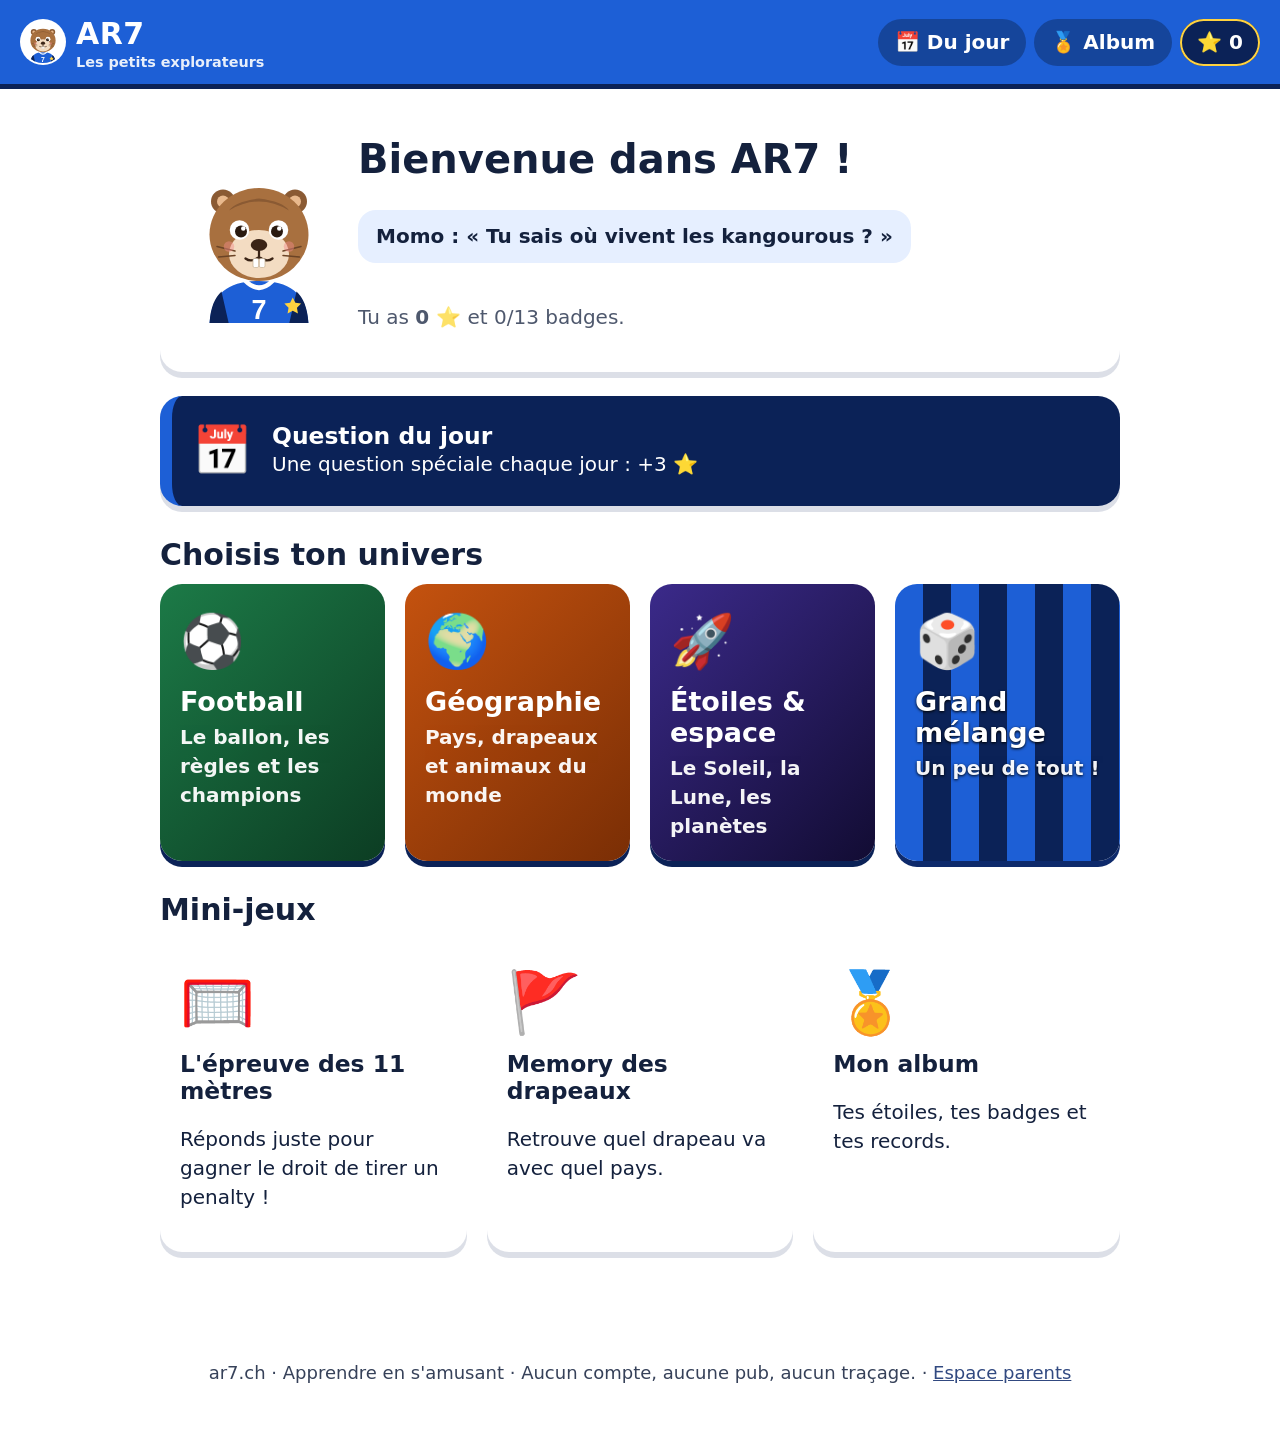
==== index.html @ 3e4127a7 "Add files via upload" ====
<!doctype html>
<html lang="fr">
<head>
<title>AR7 · Les petits explorateurs</title>
<meta name="description" content="Quiz et mini-jeux pour les 7-9 ans : football, géographie, étoiles et espace.">
<meta charset="utf-8">
<meta name="viewport" content="width=device-width, initial-scale=1">
<meta name="theme-color" content="#1d5fd6">
<link rel="icon" href="assets/favicon.svg" type="image/svg+xml">
<link rel="stylesheet" href="css/style.css">
<script src="js/config.js" defer></script>
<script src="js/flags.js" defer></script>
<script src="js/app.js" defer></script>
<script src="js/penalty.js" defer></script>
<script src="js/memory.js" defer></script>
</head>
<body>
<a class="skip" href="#app">Aller au contenu</a>
<header class="topbar">
  <a class="logo" href="index.html#/"><img data-mascotte src="assets/mascotte.svg" alt="" width="46" height="46"><span><b data-cfg="nom">AR7</b><small data-cfg="slogan">Les petits explorateurs</small></span></a>
  <nav aria-label="Menu">
    <a class="pill" href="index.html#/jour">📅 <span>Du jour</span></a>
    <a class="pill" href="index.html#/album">🏅 <span>Album</span></a>
    <a class="pill stars" href="index.html#/album" aria-label="Mes étoiles">⭐ <span id="nb-etoiles">0</span></a>
  </nav>
</header>
<main id="app" tabindex="-1"><p>Chargement…</p><noscript><p>Ce site a besoin de JavaScript pour fonctionner (aucun traçage, promis !).</p></noscript></main>
<footer class="footer"><p><span data-cfg="domaine">ar7.ch</span> · Apprendre en s'amusant · Aucun compte, aucune pub, aucun traçage. · <a href="parents.html">Espace parents</a></p></footer>
<div class="toast" id="toast" role="status" aria-live="polite"></div>
</body>
</html>
---- css/style.css ----
/* Feuille de style partagée (LR5 / AR7). Aucune police externe : polices système uniquement. */
:root{
  /* Palette bleue. Les valeurs de js/config.js (couleurs) écrasent celles-ci au chargement. */
  --primaire:#1d5fd6; --primaire-f:#0e2a6b; --sombre:#0b2257; --or:#ffd23f;
  --rouge:#b00d24; --vert:#1c7a47; --texte:#14213d; --fond:#f2f6fd;
  --carte:#fff; --ombre:0 6px 0 rgba(11,34,87,.14); --r:22px;
  --doux:#e6efff; --bord:#c9d9f5;
  font-size:20px;
}
*{box-sizing:border-box}
html,body{margin:0}
body{font-family:"Trebuchet MS","Segoe UI",system-ui,-apple-system,Roboto,Arial,sans-serif;color:var(--texte);
  background:var(--fond) radial-gradient(circle at 10% 0%,#d6e4ff 0,transparent 40%),radial-gradient(circle at 100% 30%,#fff3c4 0,transparent 35%);
  min-height:100vh;line-height:1.45}
a{color:var(--primaire-f)}
.skip{position:absolute;left:-999px;top:0;background:#fff;padding:.5rem 1rem;z-index:10}
.skip:focus{left:.5rem}
:focus-visible{outline:4px solid var(--or);box-shadow:0 0 0 7px var(--sombre);outline-offset:3px;border-radius:10px}

/* En-tête */
.topbar{display:flex;align-items:center;gap:.8rem;padding:.6rem 1rem;background:var(--primaire);color:#fff;position:sticky;top:0;z-index:5;box-shadow:0 5px 0 var(--sombre)}
.logo{display:flex;align-items:center;gap:.5rem;color:#fff;text-decoration:none;font-weight:900}
.logo img{width:46px;height:46px;background:#fff;border-radius:50%;padding:2px}
.logo b{font-size:1.5rem;letter-spacing:.5px}
.logo small{display:block;font-weight:600;font-size:.72rem;opacity:.9;margin-top:-4px}
.topbar nav{margin-left:auto;display:flex;gap:.4rem;align-items:center;flex-wrap:wrap}
.pill{display:inline-flex;align-items:center;gap:.35rem;background:rgba(0,0,0,.28);color:#fff;border:0;border-radius:999px;padding:.45rem .85rem;font:inherit;font-weight:800;text-decoration:none;cursor:pointer;min-height:44px}
.pill:hover{background:rgba(0,0,0,.45)}
.stars{background:var(--sombre);color:#fff;box-shadow:inset 0 0 0 2px var(--or)}
.stars:hover{background:#2a2a2a}

main{max-width:1000px;margin:0 auto;padding:1.2rem 1rem 3rem}
h1,h2,h3{line-height:1.15;margin:.2em 0 .5em}
h1{font-size:2rem} h2{font-size:1.5rem}
.muted{opacity:.75}

/* Accueil */
.hero{display:flex;align-items:center;gap:1.2rem;background:var(--carte);border-radius:var(--r);padding:1rem 1.2rem;box-shadow:var(--ombre);margin-bottom:1.2rem}
.hero img{width:150px;flex:none}
.hero h1{margin-bottom:.2em}
.bulle{background:var(--doux);border-radius:18px;padding:.6rem .9rem;display:inline-block;font-weight:600}
.grid{display:grid;grid-template-columns:repeat(auto-fit,minmax(210px,1fr));gap:1rem}
.card{background:var(--carte);border-radius:var(--r);padding:1rem;box-shadow:var(--ombre);border:0;text-align:left;font:inherit;color:inherit;text-decoration:none;display:block;cursor:pointer;transition:transform .12s}
.card:hover{transform:translateY(-3px)}
.card:active{transform:translateY(2px)}
.univers{color:#fff;min-height:150px;position:relative;overflow:hidden}
.univers .emoji{font-size:2.6rem;display:block}
.univers h3{font-size:1.35rem;margin:.3rem 0}
.univers p{margin:0;font-weight:600;opacity:.95}
.u-football{background:linear-gradient(135deg,#1c7a47,#0c3d23);box-shadow:0 6px 0 var(--sombre)}
.u-geographie{background:linear-gradient(135deg,#c4520f,#7a2e05);box-shadow:0 6px 0 var(--sombre)}
.u-espace{background:linear-gradient(135deg,#3b2a8a,#120c33);box-shadow:0 6px 0 var(--sombre)}
.u-mix{background:repeating-linear-gradient(90deg,var(--primaire) 0 28px,var(--sombre) 28px 56px);box-shadow:0 6px 0 var(--primaire-f)}
.u-mix h3,.u-mix p{text-shadow:0 1px 3px #000}
.section{margin:1.6rem 0 .6rem}
.daily{display:flex;gap:1rem;align-items:center;background:var(--sombre);color:#fff;border-left:12px solid var(--primaire)}
.daily .emoji{font-size:2.4rem}

/* Boutons */
.btn{display:inline-flex;align-items:center;justify-content:center;gap:.5rem;font:inherit;font-weight:800;font-size:1.05rem;border:0;border-radius:16px;padding:.8rem 1.3rem;min-height:56px;cursor:pointer;background:var(--primaire);color:#fff;box-shadow:0 5px 0 var(--primaire-f);text-decoration:none}
.btn:active{transform:translateY(3px);box-shadow:0 2px 0 var(--primaire-f)}
.btn.accent{background:var(--sombre);color:#fff;box-shadow:0 5px 0 var(--primaire)}
.btn.vert{background:var(--vert);box-shadow:0 5px 0 #0c3d23}
.btn.blanc{background:#fff;color:var(--texte);box-shadow:0 5px 0 var(--bord)}
.btn[disabled]{opacity:.5;cursor:not-allowed}
.row{display:flex;gap:.7rem;flex-wrap:wrap;align-items:center}
.choice-group{display:flex;gap:.6rem;flex-wrap:wrap}
.choice-group .btn{flex:1 1 150px}
.choice-group .btn[aria-pressed="true"]{background:var(--primaire);color:#fff;box-shadow:0 5px 0 var(--sombre)}

/* Quiz */
.panel{background:var(--carte);border-radius:var(--r);padding:1.2rem;box-shadow:var(--ombre)}
.qhead{display:flex;justify-content:space-between;align-items:center;gap:.5rem;flex-wrap:wrap;margin-bottom:.6rem;font-weight:800}
.tag{display:inline-block;border-radius:999px;padding:.2rem .7rem;background:var(--doux);font-size:.85rem;font-weight:800}
.progress{height:14px;background:var(--doux);border-radius:999px;overflow:hidden;margin-bottom:1rem}
.progress>i{display:block;height:100%;background:repeating-linear-gradient(90deg,var(--primaire) 0 14px,var(--sombre) 14px 28px);border-radius:999px;transition:width .3s}
.question{font-size:1.6rem;font-weight:800;margin:.4rem 0 1rem}
.answers{display:grid;grid-template-columns:1fr 1fr;gap:.8rem}
.answer{font:inherit;font-size:1.2rem;font-weight:700;text-align:left;border:3px solid var(--bord);background:#fff;border-radius:18px;padding:.9rem 1rem;min-height:80px;cursor:pointer;display:flex;gap:.7rem;align-items:center;color:var(--texte)}
.answer:hover:not([disabled]){border-color:var(--primaire);background:#f3f7ff}
.answer .k{flex:none;width:2rem;height:2rem;border-radius:50%;background:var(--sombre);color:#fff;display:grid;place-items:center;font-weight:900}
.answer.ok{border-color:var(--vert);background:#e6f8ee}
.answer.ok .k{background:var(--vert);color:#fff}
.answer.ko{border-color:var(--rouge);background:#fdeaea}
.answer.ko .k{background:var(--rouge);color:#fff}
.answer[disabled]{cursor:default}
.feedback{margin-top:1rem;border-radius:18px;padding:1rem;background:var(--doux);border-left:8px solid var(--sombre)}
.feedback.ok{background:#e6f8ee;border-color:var(--vert)}
.feedback.ko{background:#fdeeee;border-color:var(--rouge)}
.feedback h3{margin:0 0 .3rem}
.savais{margin:.4rem 0 .8rem}
.timer{font-size:1.4rem;font-weight:900;background:var(--sombre);color:#fff;border-radius:14px;padding:.2rem .8rem;min-width:4.2rem;text-align:center}
.timer.urgent{background:var(--rouge);animation:pulse .6s infinite alternate}
@keyframes pulse{to{transform:scale(1.08)}}
.flag-q{display:block;margin:0 auto 1rem;width:min(260px,70%);height:auto;border-radius:8px;box-shadow:0 3px 10px rgba(0,0,0,.18)}
.big{font-size:3rem;margin:0}
.result{text-align:center}
.result img{width:140px}
.recap{text-align:left;margin-top:1rem}
.recap li{margin:.4rem 0}

/* Album */
.badges{display:grid;grid-template-columns:repeat(auto-fill,minmax(150px,1fr));gap:.8rem}
.badge{background:#fff;border-radius:18px;padding:.8rem;text-align:center;box-shadow:var(--ombre)}
.badge .ico{font-size:2.4rem;display:block}
.badge.locked{filter:grayscale(1);opacity:.45}
.badge b{display:block}
.badge small{display:block;opacity:.8;font-size:.8rem}
.stats{display:grid;grid-template-columns:repeat(auto-fit,minmax(150px,1fr));gap:.8rem;margin:1rem 0}
.stat{background:#fff;border-radius:18px;padding:.8rem;text-align:center;box-shadow:var(--ombre)}
.stat b{display:block;font-size:1.8rem}

/* Penalty */
.pitch{position:relative;width:100%;max-width:640px;margin:0 auto;aspect-ratio:16/10;border-radius:20px;overflow:hidden;
  background:linear-gradient(#7fc8ff 0 30%,#3fb56a 30% 100%)}
.pitch .stripes{position:absolute;inset:30% 0 0 0;background:repeating-linear-gradient(90deg,rgba(255,255,255,.07) 0 12%,transparent 12% 24%)}
.pitch .crowd{position:absolute;left:0;right:0;top:0;height:30%;background:radial-gradient(circle,#ffffff55 2px,transparent 3px) 0 0/16px 14px,repeating-linear-gradient(90deg,var(--primaire) 0 24px,var(--sombre) 24px 48px)}
.goal{position:absolute;left:18%;right:18%;top:14%;height:38%;border:8px solid #fff;border-bottom:0;border-radius:4px 4px 0 0;
  background:repeating-linear-gradient(0deg,rgba(255,255,255,.35) 0 2px,transparent 2px 12px),repeating-linear-gradient(90deg,rgba(255,255,255,.35) 0 2px,transparent 2px 12px),rgba(0,0,0,.08)}
.line{position:absolute;left:4%;right:4%;top:52%;height:4px;background:#fff}
.spot{position:absolute;left:50%;top:86%;width:10px;height:6px;background:#fff;border-radius:50%;transform:translate(-50%,-50%)}
.keeper{position:absolute;left:50%;top:22%;width:15%;height:30%;transform:translateX(-50%);transition:transform .45s cubic-bezier(.2,.8,.3,1)}
.keeper svg{width:100%;height:100%}
.keeper.left{transform:translateX(-175%) rotate(-55deg)}
.keeper.right{transform:translateX(75%) rotate(55deg)}
.keeper.center{transform:translateX(-50%) translateY(-12%)}
.ball{position:absolute;left:50%;top:82%;width:7%;aspect-ratio:1;transform:translate(-50%,-50%);transition:left .5s ease-out,top .5s ease-out,width .5s;z-index:2}
.ball svg{width:100%;height:100%;display:block}
.ball.shot-left{left:28%;top:34%;width:4.5%}
.ball.shot-center{left:50%;top:28%;width:4.5%}
.ball.shot-right{left:72%;top:34%;width:4.5%}
.ball.miss{left:50%;top:6%;width:4%}
.banner{position:absolute;left:50%;top:60%;transform:translate(-50%,-50%) scale(.6);opacity:0;background:#fff;color:var(--sombre);font-weight:900;font-size:clamp(1.2rem,4vw,2rem);padding:.4rem 1.2rem;border-radius:16px;box-shadow:0 6px 0 rgba(0,0,0,.2);transition:.25s;z-index:3;white-space:nowrap}
.banner.show{opacity:1;transform:translate(-50%,-50%) scale(1)}
.shots{display:flex;gap:.4rem;justify-content:center;margin:.8rem 0}
.shots span{width:34px;height:34px;border-radius:50%;display:grid;place-items:center;background:var(--doux);font-size:1.1rem}
.aim{display:grid;grid-template-columns:repeat(3,1fr);gap:.6rem;max-width:640px;margin:.8rem auto 0}

/* Memory */
.memory{display:grid;grid-template-columns:repeat(4,1fr);gap:.6rem;max-width:620px;margin:0 auto}
.mcard{aspect-ratio:4/3;border:0;border-radius:16px;font:inherit;font-weight:800;cursor:pointer;background:repeating-linear-gradient(90deg,var(--primaire) 0 18px,var(--sombre) 18px 36px);color:#fff;box-shadow:var(--ombre);display:grid;place-items:center;padding:.3rem;font-size:.95rem;position:relative}
.mcard.back::after{content:"★";font-size:2rem;color:var(--or);text-shadow:0 1px 3px #000}
.mcard.face{background:#fff;color:var(--texte)}
.mcard.face svg{width:85%;height:auto;border-radius:4px;box-shadow:0 1px 4px rgba(0,0,0,.25)}
.mcard.found{background:#e6f8ee;outline:3px solid var(--vert)}

.footer{text-align:center;padding:1.5rem 1rem 2rem;font-size:.9rem;opacity:.85}
.prose{max-width:760px}
.prose li{margin:.35rem 0}
.toast{position:fixed;left:50%;bottom:1.2rem;transform:translateX(-50%) translateY(150%);opacity:0;visibility:hidden;background:var(--sombre);color:#fff;padding:.8rem 1.2rem;border-radius:16px;font-weight:800;z-index:20;transition:transform .3s;max-width:92vw;text-align:center}
.toast.show{transform:translateX(-50%) translateY(0);opacity:1;visibility:visible}
[tabindex="-1"]:focus{outline:none;box-shadow:none}

@media (max-width:640px){
  :root{font-size:18px}
  .hero{flex-direction:column;text-align:center}
  .hero img{width:120px}
  .answers{grid-template-columns:1fr}
  .question{font-size:1.25rem}
  .logo small{display:none}
  .topbar{flex-wrap:wrap}
  .memory{grid-template-columns:repeat(3,1fr)}
}
@media (prefers-reduced-motion:reduce){*{transition:none!important;animation:none!important}}
.sr-only{position:absolute;width:1px;height:1px;overflow:hidden;clip:rect(0 0 0 0);white-space:nowrap}
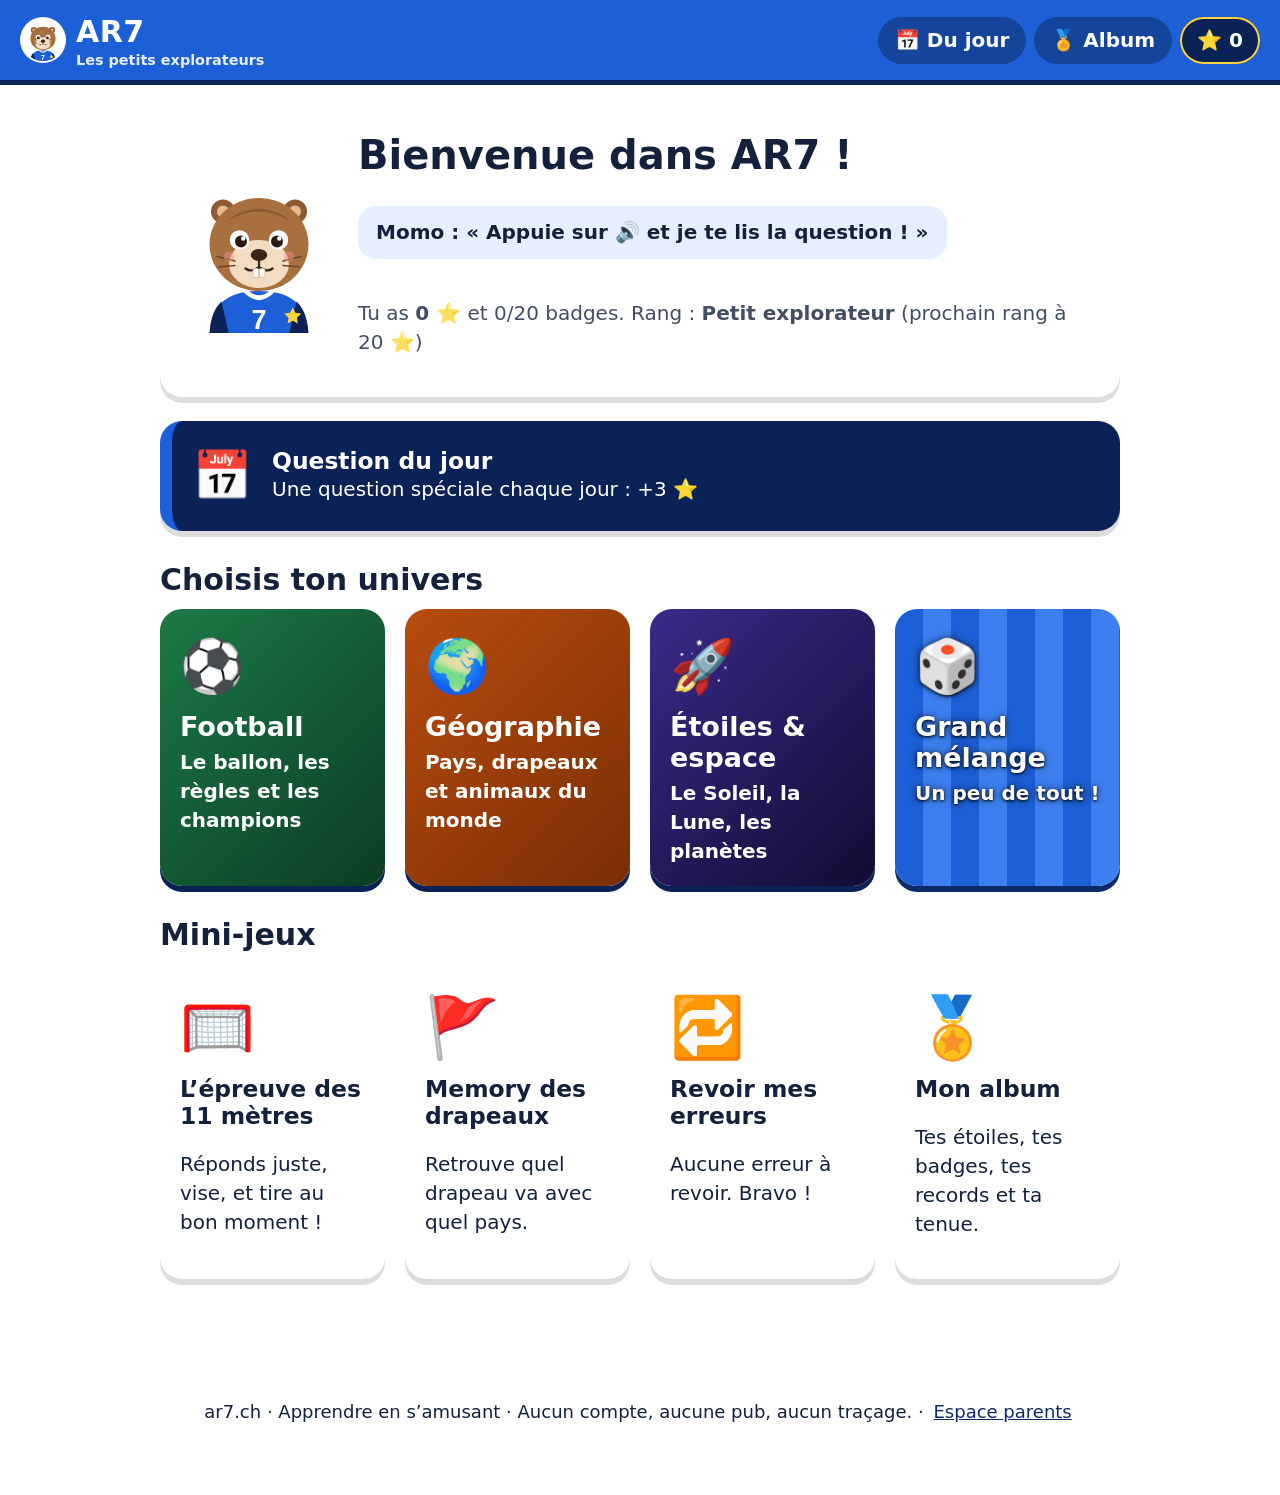
==== commit 3505c92c: "Add files via upload" ====
--- a/index.html
+++ b/index.html
@@ -1,12 +1,30 @@
 <!doctype html>
 <html lang="fr">
 <head>
+<meta charset="utf-8">
+<meta name="viewport" content="width=device-width, initial-scale=1, viewport-fit=cover">
 <title>AR7 · Les petits explorateurs</title>
-<meta name="description" content="Quiz et mini-jeux pour les 7-9 ans : football, géographie, étoiles et espace.">
-<meta charset="utf-8">
-<meta name="viewport" content="width=device-width, initial-scale=1">
+<meta name="description" content="Quiz et mini-jeux pour les 7-9 ans : football, géographie, étoiles et espace. Sans compte, sans pub, sans traçage.">
 <meta name="theme-color" content="#1d5fd6">
+<meta name="color-scheme" content="light">
 <link rel="icon" href="assets/favicon.svg" type="image/svg+xml">
+<link rel="apple-touch-icon" href="assets/icon-180.png">
+<link rel="manifest" href="manifest.webmanifest">
+<meta name="apple-mobile-web-app-title" content="AR7">
+<meta name="mobile-web-app-capable" content="yes">
+<meta name="apple-mobile-web-app-capable" content="yes">
+<meta property="og:type" content="website">
+<meta property="og:locale" content="fr_CH">
+<meta property="og:site_name" content="AR7">
+<meta property="og:title" content="AR7 · Les petits explorateurs">
+<meta property="og:description" content="Quiz et mini-jeux pour les 7-9 ans : football, géographie, étoiles et espace. Sans compte, sans pub, sans traçage.">
+<meta property="og:url" content="https://www.ar7.ch/">
+<meta property="og:image" content="https://www.ar7.ch/assets/og.png">
+<meta property="og:image:width" content="1200">
+<meta property="og:image:height" content="630">
+<meta property="og:image:alt" content="AR7, Les petits explorateurs : la mascotte Momo">
+<meta name="twitter:card" content="summary_large_image">
+<link rel="stylesheet" href="css/theme.css">
 <link rel="stylesheet" href="css/style.css">
 <script src="js/config.js" defer></script>
 <script src="js/flags.js" defer></script>
@@ -17,15 +35,15 @@
 <body>
 <a class="skip" href="#app">Aller au contenu</a>
 <header class="topbar">
-  <a class="logo" href="index.html#/"><img data-mascotte src="assets/mascotte.svg" alt="" width="46" height="46"><span><b data-cfg="nom">AR7</b><small data-cfg="slogan">Les petits explorateurs</small></span></a>
+  <a class="logo" href="index.html#/"><img src="assets/mascotte.svg" alt="" width="46" height="46"><span><b data-cfg="nom">AR7</b><small data-cfg="slogan">Les petits explorateurs</small></span></a>
   <nav aria-label="Menu">
-    <a class="pill" href="index.html#/jour">📅 <span>Du jour</span></a>
-    <a class="pill" href="index.html#/album">🏅 <span>Album</span></a>
-    <a class="pill stars" href="index.html#/album" aria-label="Mes étoiles">⭐ <span id="nb-etoiles">0</span></a>
+    <a class="pill" href="index.html#/jour"><span aria-hidden="true">📅</span> <span class="lbl">Du jour</span></a>
+    <a class="pill" href="index.html#/album"><span aria-hidden="true">🏅</span> <span class="lbl">Album</span></a>
+    <a class="pill stars" id="pill-etoiles" href="index.html#/album" aria-label="Mes étoiles"><span aria-hidden="true">⭐</span> <span id="nb-etoiles">0</span></a>
   </nav>
 </header>
 <main id="app" tabindex="-1"><p>Chargement…</p><noscript><p>Ce site a besoin de JavaScript pour fonctionner (aucun traçage, promis !).</p></noscript></main>
-<footer class="footer"><p><span data-cfg="domaine">ar7.ch</span> · Apprendre en s'amusant · Aucun compte, aucune pub, aucun traçage. · <a href="parents.html">Espace parents</a></p></footer>
+<footer class="footer"><p><span data-cfg="domaine">ar7.ch</span> · Apprendre en s’amusant · Aucun compte, aucune pub, aucun traçage. · <a href="parents.html">Espace parents</a></p></footer>
 <div class="toast" id="toast" role="status" aria-live="polite"></div>
 </body>
 </html>
--- a/css/theme.css
+++ b/css/theme.css
@@ -0,0 +1,23 @@
+/* Couleurs et tailles propres à ce site (AR7). Le reste du style est dans style.css (partagé). */
+:root{
+  --primaire:#1d5fd6;
+  --primaire-f:#0e2a6b;
+  --fonce:#0b2257;
+  --doux:#e6efff;
+  --bord:#6d89c4;
+  --fond:#f2f6fd;
+  --fond-a:#d6e4ff;
+  --fond-b:#fff3c4;
+  --survol:#f3f7ff;
+  --mix-a:#1d5fd6;
+  --mix-b:#3d7ff0;
+  --crowd-a:#1d5fd6;
+  --crowd-b:#0b2257;
+  --texte:#14213d;
+  --fs:20px;
+  --fs-m:18px;
+  --q-fs:1.6rem;
+  --q-fs-m:1.35rem;
+  --a-fs:1.2rem;
+  --a-h:80px;
+}
--- a/css/style.css
+++ b/css/style.css
@@ -1,165 +1,356 @@
-/* Feuille de style partagée (LR5 / AR7). Aucune police externe : polices système uniquement. */
+/* Feuille de style PARTAGÉE (identique sur LR5 et AR7). Les couleurs et tailles propres à chaque site
+ * sont dans css/theme.css. Aucune police externe : polices système uniquement. */
 :root{
-  /* Palette bleue. Les valeurs de js/config.js (couleurs) écrasent celles-ci au chargement. */
-  --primaire:#1d5fd6; --primaire-f:#0e2a6b; --sombre:#0b2257; --or:#ffd23f;
-  --rouge:#b00d24; --vert:#1c7a47; --texte:#14213d; --fond:#f2f6fd;
-  --carte:#fff; --ombre:0 6px 0 rgba(11,34,87,.14); --r:22px;
-  --doux:#e6efff; --bord:#c9d9f5;
-  font-size:20px;
-}
+  /* Les couleurs et tailles propres à chaque site sont dans css/theme.css (chargé avant ce fichier). */
+  --or:#ffd23f; --rouge:#b00d24; --vert:#1c7a47; --carte:#fff; --ombre:0 6px 0 rgba(17,17,17,.14); --r:22px;
+}
+html{font-size:var(--fs)}
 *{box-sizing:border-box}
+[hidden]{display:none!important}
 html,body{margin:0}
 body{font-family:"Trebuchet MS","Segoe UI",system-ui,-apple-system,Roboto,Arial,sans-serif;color:var(--texte);
-  background:var(--fond) radial-gradient(circle at 10% 0%,#d6e4ff 0,transparent 40%),radial-gradient(circle at 100% 30%,#fff3c4 0,transparent 35%);
+  background:var(--fond) radial-gradient(circle at 10% 0%,var(--fond-a) 0,transparent 40%),radial-gradient(circle at 100% 30%,var(--fond-b) 0,transparent 35%);
   min-height:100vh;line-height:1.45}
 a{color:var(--primaire-f)}
-.skip{position:absolute;left:-999px;top:0;background:#fff;padding:.5rem 1rem;z-index:10}
+.skip{position:absolute;left:-999px;top:0;background:#fff;padding:.5rem 1rem;z-index:10;min-height:44px}
 .skip:focus{left:.5rem}
-:focus-visible{outline:4px solid var(--or);box-shadow:0 0 0 7px var(--sombre);outline-offset:3px;border-radius:10px}
+:focus-visible{outline:4px solid var(--or);box-shadow:0 0 0 7px var(--fonce);outline-offset:3px;border-radius:10px}
+@supports not selector(:focus-visible){:focus{outline:4px solid var(--or);outline-offset:3px}} /* vieux iPad (iOS 14) */
 
 /* En-tête */
-.topbar{display:flex;align-items:center;gap:.8rem;padding:.6rem 1rem;background:var(--primaire);color:#fff;position:sticky;top:0;z-index:5;box-shadow:0 5px 0 var(--sombre)}
-.logo{display:flex;align-items:center;gap:.5rem;color:#fff;text-decoration:none;font-weight:900}
+.topbar{display:flex;align-items:center;gap:.8rem;padding:max(.5rem,env(safe-area-inset-top)) max(1rem,env(safe-area-inset-right)) .5rem max(1rem,env(safe-area-inset-left));background:var(--primaire);color:#fff;position:sticky;top:0;z-index:5;box-shadow:0 5px 0 var(--fonce);min-height:66px}
+.logo{display:flex;align-items:center;gap:.5rem;color:#fff;text-decoration:none;font-weight:900;min-height:44px}
 .logo img{width:46px;height:46px;background:#fff;border-radius:50%;padding:2px}
 .logo b{font-size:1.5rem;letter-spacing:.5px}
 .logo small{display:block;font-weight:600;font-size:.72rem;opacity:.9;margin-top:-4px}
-.topbar nav{margin-left:auto;display:flex;gap:.4rem;align-items:center;flex-wrap:wrap}
-.pill{display:inline-flex;align-items:center;gap:.35rem;background:rgba(0,0,0,.28);color:#fff;border:0;border-radius:999px;padding:.45rem .85rem;font:inherit;font-weight:800;text-decoration:none;cursor:pointer;min-height:44px}
+.topbar nav{margin-left:auto;display:flex;gap:.4rem;align-items:center}
+.pill{display:inline-flex;align-items:center;gap:.35rem;background:rgba(0,0,0,.28);color:#fff;border:0;border-radius:999px;padding:.45rem .85rem;font:inherit;font-weight:800;text-decoration:none;cursor:pointer;min-height:44px;min-width:44px;justify-content:center}
 .pill:hover{background:rgba(0,0,0,.45)}
-.stars{background:var(--sombre);color:#fff;box-shadow:inset 0 0 0 2px var(--or)}
-.stars:hover{background:#2a2a2a}
-
-main{max-width:1000px;margin:0 auto;padding:1.2rem 1rem 3rem}
+.stars{background:var(--fonce);color:#fff;box-shadow:inset 0 0 0 2px var(--or)}
+.panel .pill,.card .pill{background:var(--fonce);color:#fff;font-size:.9rem}
+.panel .pill:hover{background:var(--primaire)}
+
+main{max-width:1000px;margin:0 auto;padding:1.2rem max(1rem,env(safe-area-inset-right)) 3rem max(1rem,env(safe-area-inset-left));min-height:calc(100vh - 66px)}
 h1,h2,h3{line-height:1.15;margin:.2em 0 .5em}
-h1{font-size:2rem} h2{font-size:1.5rem}
-.muted{opacity:.75}
+h1{font-size:2rem} h2{font-size:1.5rem} .h3{font-size:1.17rem}
+.muted{color:color-mix(in srgb,var(--texte) 80%,transparent)}
+@supports not (color:color-mix(in srgb,red 50%,blue)){.muted{opacity:.8}}
 
 /* Accueil */
 .hero{display:flex;align-items:center;gap:1.2rem;background:var(--carte);border-radius:var(--r);padding:1rem 1.2rem;box-shadow:var(--ombre);margin-bottom:1.2rem}
-.hero img{width:150px;flex:none}
+.hero .mascotte{flex:none}
 .hero h1{margin-bottom:.2em}
+.mascotte{position:relative;display:inline-block;max-width:100%}
+.mascotte img{width:100%;height:auto;display:block}
+.mascotte .tenue{position:absolute;right:-4%;top:-6%;font-size:2.2em;line-height:1;filter:drop-shadow(0 2px 2px rgba(0,0,0,.25))}
+.result .mascotte{margin:0 auto}
+.result>.row{margin:.6rem 0 1rem}
 .bulle{background:var(--doux);border-radius:18px;padding:.6rem .9rem;display:inline-block;font-weight:600}
 .grid{display:grid;grid-template-columns:repeat(auto-fit,minmax(210px,1fr));gap:1rem}
+.grid.g4{grid-template-columns:repeat(4,1fr)}
+@media (max-width:979px){.grid.g4{grid-template-columns:repeat(2,1fr)}}
+@media (max-width:559px){.grid.g4{grid-template-columns:1fr}}
 .card{background:var(--carte);border-radius:var(--r);padding:1rem;box-shadow:var(--ombre);border:0;text-align:left;font:inherit;color:inherit;text-decoration:none;display:block;cursor:pointer;transition:transform .12s}
 .card:hover{transform:translateY(-3px)}
 .card:active{transform:translateY(2px)}
 .univers{color:#fff;min-height:150px;position:relative;overflow:hidden}
 .univers .emoji{font-size:2.6rem;display:block}
 .univers h3{font-size:1.35rem;margin:.3rem 0}
-.univers p{margin:0;font-weight:600;opacity:.95}
-.u-football{background:linear-gradient(135deg,#1c7a47,#0c3d23);box-shadow:0 6px 0 var(--sombre)}
-.u-geographie{background:linear-gradient(135deg,#c4520f,#7a2e05);box-shadow:0 6px 0 var(--sombre)}
-.u-espace{background:linear-gradient(135deg,#3b2a8a,#120c33);box-shadow:0 6px 0 var(--sombre)}
-.u-mix{background:repeating-linear-gradient(90deg,var(--primaire) 0 28px,var(--sombre) 28px 56px);box-shadow:0 6px 0 var(--primaire-f)}
-.u-mix h3,.u-mix p{text-shadow:0 1px 3px #000}
+.univers p{margin:0;font-weight:600}
+.u-football{background:linear-gradient(135deg,#1c7a47,#0c3d23);box-shadow:0 6px 0 var(--fonce)}
+.u-geographie{background:linear-gradient(135deg,#b84c0e,#7a2e05);box-shadow:0 6px 0 var(--fonce)}
+.u-espace{background:linear-gradient(135deg,#3b2a8a,#120c33);box-shadow:0 6px 0 var(--fonce)}
+.u-mix{background:repeating-linear-gradient(90deg,var(--mix-a) 0 28px,var(--mix-b) 28px 56px);box-shadow:0 6px 0 var(--primaire-f)}
+.u-mix h3,.u-mix p,.u-mix .emoji{text-shadow:0 1px 3px #000,0 0 8px rgba(0,0,0,.6)}
 .section{margin:1.6rem 0 .6rem}
-.daily{display:flex;gap:1rem;align-items:center;background:var(--sombre);color:#fff;border-left:12px solid var(--primaire)}
+.daily{display:flex;gap:1rem;align-items:center;background:var(--fonce);color:#fff;border-left:12px solid var(--primaire)}
 .daily .emoji{font-size:2.4rem}
+.daily h2{margin:0}
 
 /* Boutons */
 .btn{display:inline-flex;align-items:center;justify-content:center;gap:.5rem;font:inherit;font-weight:800;font-size:1.05rem;border:0;border-radius:16px;padding:.8rem 1.3rem;min-height:56px;cursor:pointer;background:var(--primaire);color:#fff;box-shadow:0 5px 0 var(--primaire-f);text-decoration:none}
 .btn:active{transform:translateY(3px);box-shadow:0 2px 0 var(--primaire-f)}
-.btn.accent{background:var(--sombre);color:#fff;box-shadow:0 5px 0 var(--primaire)}
-.btn.vert{background:var(--vert);box-shadow:0 5px 0 #0c3d23}
+.btn.accent{background:var(--fonce);color:#fff;box-shadow:0 5px 0 var(--primaire)}
 .btn.blanc{background:#fff;color:var(--texte);box-shadow:0 5px 0 var(--bord)}
-.btn[disabled]{opacity:.5;cursor:not-allowed}
+.btn[disabled]{opacity:.6;cursor:not-allowed}
 .row{display:flex;gap:.7rem;flex-wrap:wrap;align-items:center}
+.row.tight{gap:.4rem}
+.row.center{justify-content:center}
 .choice-group{display:flex;gap:.6rem;flex-wrap:wrap}
 .choice-group .btn{flex:1 1 150px}
-.choice-group .btn[aria-pressed="true"]{background:var(--primaire);color:#fff;box-shadow:0 5px 0 var(--sombre)}
+.choice-group .btn[aria-pressed="true"]{background:var(--primaire);color:#fff;box-shadow:0 5px 0 var(--fonce)}
 
 /* Quiz */
 .panel{background:var(--carte);border-radius:var(--r);padding:1.2rem;box-shadow:var(--ombre)}
 .qhead{display:flex;justify-content:space-between;align-items:center;gap:.5rem;flex-wrap:wrap;margin-bottom:.6rem;font-weight:800}
 .tag{display:inline-block;border-radius:999px;padding:.2rem .7rem;background:var(--doux);font-size:.85rem;font-weight:800}
 .progress{height:14px;background:var(--doux);border-radius:999px;overflow:hidden;margin-bottom:1rem}
-.progress>i{display:block;height:100%;background:repeating-linear-gradient(90deg,var(--primaire) 0 14px,var(--sombre) 14px 28px);border-radius:999px;transition:width .3s}
-.question{font-size:1.6rem;font-weight:800;margin:.4rem 0 1rem}
+.progress>i{display:block;height:100%;background:repeating-linear-gradient(90deg,var(--primaire) 0 14px,var(--fonce) 14px 28px);border-radius:999px;transition:width .3s}
+.question{font-size:var(--q-fs);font-weight:800;margin:.4rem 0 1rem}
 .answers{display:grid;grid-template-columns:1fr 1fr;gap:.8rem}
-.answer{font:inherit;font-size:1.2rem;font-weight:700;text-align:left;border:3px solid var(--bord);background:#fff;border-radius:18px;padding:.9rem 1rem;min-height:80px;cursor:pointer;display:flex;gap:.7rem;align-items:center;color:var(--texte)}
-.answer:hover:not([disabled]){border-color:var(--primaire);background:#f3f7ff}
-.answer .k{flex:none;width:2rem;height:2rem;border-radius:50%;background:var(--sombre);color:#fff;display:grid;place-items:center;font-weight:900}
-.answer.ok{border-color:var(--vert);background:#e6f8ee}
-.answer.ok .k{background:var(--vert);color:#fff}
-.answer.ko{border-color:var(--rouge);background:#fdeaea}
-.answer.ko .k{background:var(--rouge);color:#fff}
+.answer{font:inherit;font-size:var(--a-fs);font-weight:700;text-align:left;border:3px solid var(--bord);background:#fff;border-radius:18px;padding:.9rem 1rem;min-height:var(--a-h);cursor:pointer;display:flex;gap:.7rem;align-items:center;color:var(--texte)}
+.answer:hover:not([disabled]){border-color:var(--primaire);background:var(--survol)}
+.answer .k{flex:none;width:2rem;height:2rem;border-radius:50%;background:var(--fonce);color:#fff;display:grid;place-items:center;font-weight:900}
+.answer.ok{border-color:var(--vert);background:#e6f8ee;border-width:4px}
+.answer.ok .k{background:var(--vert);color:#fff;font-size:1.2rem}
+.answer.ko{border-color:var(--rouge);background:#fdeaea;border-style:dashed;border-width:4px}
+.answer.ko .k{background:var(--rouge);color:#fff;font-size:1.2rem}
 .answer[disabled]{cursor:default}
-.feedback{margin-top:1rem;border-radius:18px;padding:1rem;background:var(--doux);border-left:8px solid var(--sombre)}
+.answer[disabled]:not(.ok):not(.ko){opacity:.75}
+.feedback{margin-top:1rem;border-radius:18px;padding:1rem;background:var(--doux);border-left:8px solid var(--fonce)}
 .feedback.ok{background:#e6f8ee;border-color:var(--vert)}
 .feedback.ko{background:#fdeeee;border-color:var(--rouge)}
 .feedback h3{margin:0 0 .3rem}
+.quickfb{font-weight:900;font-size:1.15rem;margin:.8rem 0 0;padding:.5rem .8rem;border-radius:12px}
+.quickfb.ok{background:#e6f8ee;color:#0f5530}
+.quickfb.ko{background:#fdeeee;color:#8a0a1c}
 .savais{margin:.4rem 0 .8rem}
-.timer{font-size:1.4rem;font-weight:900;background:var(--sombre);color:#fff;border-radius:14px;padding:.2rem .8rem;min-width:4.2rem;text-align:center}
+/* Le bouton principal reste toujours atteignable, même si l’explication est longue. */
+.feedback>.row{position:sticky;bottom:0;bottom:env(safe-area-inset-bottom,0);background:inherit;padding:.4rem 0 .2rem;margin:0 -.2rem;z-index:1}
+.fb.quick{position:sticky;bottom:0;z-index:1}
+.fb.quick .quickfb{box-shadow:0 -4px 12px rgba(0,0,0,.08)}
+.qz{scroll-margin-top:calc(var(--top-h,66px) + 8px)}
+/* Après la réponse, si la place manque : on ne garde que ta réponse et la bonne réponse. */
+.qz.compact .answer[disabled]:not(.ok):not(.ko){display:none}
+.qz.compact .flag-q{width:min(110px,35%)}
+.res-tete{display:flex;flex-direction:column;align-items:center}
+.res-tete .big{margin:.1rem 0}
+.timer{font-size:1.4rem;font-weight:900;background:var(--fonce);color:#fff;border-radius:14px;padding:.2rem .8rem;min-width:4.2rem;text-align:center}
 .timer.urgent{background:var(--rouge);animation:pulse .6s infinite alternate}
 @keyframes pulse{to{transform:scale(1.08)}}
-.flag-q{display:block;margin:0 auto 1rem;width:min(260px,70%);height:auto;border-radius:8px;box-shadow:0 3px 10px rgba(0,0,0,.18)}
+.flag-q{display:block;margin:0 auto 1rem;width:min(240px,65%);height:auto;border-radius:8px;box-shadow:0 3px 10px rgba(0,0,0,.18)}
 .big{font-size:3rem;margin:0}
 .result{text-align:center}
-.result img{width:140px}
 .recap{text-align:left;margin-top:1rem}
 .recap li{margin:.4rem 0}
+.gain{font-size:1.4rem;font-weight:900;text-align:center}
+.nouveaux{margin:1rem auto;max-width:640px;text-align:center}
+.nouveaux .badges{justify-content:center;grid-template-columns:repeat(auto-fit,minmax(140px,180px))}
+.badge.gagne{outline:3px solid var(--or)}
 
 /* Album */
 .badges{display:grid;grid-template-columns:repeat(auto-fill,minmax(150px,1fr));gap:.8rem}
 .badge{background:#fff;border-radius:18px;padding:.8rem;text-align:center;box-shadow:var(--ombre)}
 .badge .ico{font-size:2.4rem;display:block}
-.badge.locked{filter:grayscale(1);opacity:.45}
+.badge.locked{background:#f2f2f2;color:#555;box-shadow:none;border:2px dashed #b5b5b5}
+.badge.locked .ico{filter:grayscale(1);opacity:.5}
 .badge b{display:block}
-.badge small{display:block;opacity:.8;font-size:.8rem}
+.badge small{display:block;font-size:.8rem}
 .stats{display:grid;grid-template-columns:repeat(auto-fit,minmax(150px,1fr));gap:.8rem;margin:1rem 0}
 .stat{background:#fff;border-radius:18px;padding:.8rem;text-align:center;box-shadow:var(--ombre)}
 .stat b{display:block;font-size:1.8rem}
-
-/* Penalty */
-.pitch{position:relative;width:100%;max-width:640px;margin:0 auto;aspect-ratio:16/10;border-radius:20px;overflow:hidden;
+.rangbox{display:flex;gap:1rem;align-items:center;margin:1rem 0}
+.rangbox>div{flex:1}
+.gate{margin-top:1rem;border:3px solid var(--or)}
+.gate input{font:inherit;font-size:1.3rem;padding:.4rem .6rem;border-radius:10px;border:3px solid var(--bord);width:6rem;margin:.4rem 0 .8rem}
+
+/* ---------- Écrans de jeu : barre compacte ---------- */
+.jeu-bar{display:flex;align-items:center;gap:.5rem;flex-wrap:wrap;margin-bottom:.6rem}
+.jeu-t{font-size:1.45rem;margin:0;flex:1 1 auto;min-width:0}
+.jeu-bar .quitter{margin-left:auto}
+.shots{display:flex;gap:.3rem;justify-content:center;margin:0}
+.shots span{width:32px;height:32px;border-radius:50%;display:grid;place-items:center;background:var(--doux);font-size:1rem}
+
+/* ---------- Écran « figé » : occupe exactement la hauteur visible, sous l’en-tête ----------
+ * --top-h = hauteur de l’en-tête (mise à jour par app.js, même après rotation).
+ * 100svh (plus petite hauteur visible, barres du navigateur affichées) avec repli 100vh. */
+html.fige,html.fige body{overflow:hidden;overscroll-behavior:none}
+html.fige .footer{display:none}
+.pen.tir,.mem{position:fixed;left:0;right:0;top:var(--top-h,66px);bottom:0;height:calc(100vh - var(--top-h,66px));height:calc(100svh - var(--top-h,66px));
+  z-index:4;display:flex;flex-direction:column;background:var(--fond);
+  padding:.5rem max(.7rem,env(safe-area-inset-right)) max(.5rem,env(safe-area-inset-bottom)) max(.7rem,env(safe-area-inset-left))}
+.pen.tir>*,.mem>*{width:100%;max-width:1400px;margin-left:auto;margin-right:auto}
+.pen.tir .jeu-bar,.mem .jeu-bar{flex:none;margin-bottom:.4rem}
+.pen.tir .jeu-t,.mem .jeu-t{font-size:1.15rem}
+
+/* ---------- Penalty ---------- */
+.pen-intro{margin:.2rem 0 .8rem}
+.pen-stage{flex:1 1 auto;min-height:0;display:flex;flex-direction:column;gap:.6rem;justify-content:center}
+.pen-stage[hidden]{display:none}
+.pitch-wrap{flex:1 1 auto;min-height:0;display:flex;align-items:center;justify-content:center}
+.pen-ctrl{flex:none;display:flex;flex-direction:column;gap:.5rem;justify-content:center}
+.ctrl-t{margin:0;font-weight:800;text-align:center;font-size:1.05rem}
+@media (min-aspect-ratio:6/5){
+  /* Paysage (téléphone couché, iPad en largeur, ordinateur) : le but à gauche, les commandes à droite. */
+  .pen-stage{flex-direction:row;align-items:stretch}
+  .pen-ctrl{width:clamp(200px,32%,360px)}
+  .pen-ctrl .aim{grid-template-columns:1fr}
+}
+.pitch{position:relative;width:100%;max-width:100%;aspect-ratio:16/10;border-radius:20px;overflow:hidden;min-height:150px;font-size:16px;
   background:linear-gradient(#7fc8ff 0 30%,#3fb56a 30% 100%)}
 .pitch .stripes{position:absolute;inset:30% 0 0 0;background:repeating-linear-gradient(90deg,rgba(255,255,255,.07) 0 12%,transparent 12% 24%)}
-.pitch .crowd{position:absolute;left:0;right:0;top:0;height:30%;background:radial-gradient(circle,#ffffff55 2px,transparent 3px) 0 0/16px 14px,repeating-linear-gradient(90deg,var(--primaire) 0 24px,var(--sombre) 24px 48px)}
-.goal{position:absolute;left:18%;right:18%;top:14%;height:38%;border:8px solid #fff;border-bottom:0;border-radius:4px 4px 0 0;
+.pitch .crowd{position:absolute;left:0;right:0;top:0;height:30%;background:radial-gradient(circle,#ffffff55 2px,transparent 3px) 0 0/16px 14px,repeating-linear-gradient(90deg,var(--crowd-a) 0 24px,var(--crowd-b) 24px 48px)}
+.goal{position:absolute;left:18%;right:18%;top:14%;height:38%;border:.45em solid #fff;border-bottom:0;border-radius:4px 4px 0 0;
   background:repeating-linear-gradient(0deg,rgba(255,255,255,.35) 0 2px,transparent 2px 12px),repeating-linear-gradient(90deg,rgba(255,255,255,.35) 0 2px,transparent 2px 12px),rgba(0,0,0,.08)}
 .line{position:absolute;left:4%;right:4%;top:52%;height:4px;background:#fff}
 .spot{position:absolute;left:50%;top:86%;width:10px;height:6px;background:#fff;border-radius:50%;transform:translate(-50%,-50%)}
-.keeper{position:absolute;left:50%;top:22%;width:15%;height:30%;transform:translateX(-50%);transition:transform .45s cubic-bezier(.2,.8,.3,1)}
+.keeper{position:absolute;left:50%;top:22%;width:15%;height:30%;transform:translateX(-50%);transition:transform .45s cubic-bezier(.2,.8,.3,1);z-index:1}
 .keeper svg{width:100%;height:100%}
 .keeper.left{transform:translateX(-175%) rotate(-55deg)}
 .keeper.right{transform:translateX(75%) rotate(55deg)}
 .keeper.center{transform:translateX(-50%) translateY(-12%)}
-.ball{position:absolute;left:50%;top:82%;width:7%;aspect-ratio:1;transform:translate(-50%,-50%);transition:left .5s ease-out,top .5s ease-out,width .5s;z-index:2}
+.ball{position:absolute;left:50%;top:82%;width:7%;aspect-ratio:1;transform:translate(-50%,-50%);transition:left .5s ease-out,top .5s ease-out,width .5s;z-index:3}
 .ball svg{width:100%;height:100%;display:block}
 .ball.shot-left{left:28%;top:34%;width:4.5%}
 .ball.shot-center{left:50%;top:28%;width:4.5%}
 .ball.shot-right{left:72%;top:34%;width:4.5%}
-.ball.miss{left:50%;top:6%;width:4%}
-.banner{position:absolute;left:50%;top:60%;transform:translate(-50%,-50%) scale(.6);opacity:0;background:#fff;color:var(--sombre);font-weight:900;font-size:clamp(1.2rem,4vw,2rem);padding:.4rem 1.2rem;border-radius:16px;box-shadow:0 6px 0 rgba(0,0,0,.2);transition:.25s;z-index:3;white-space:nowrap}
+/* Zones de tir : on touche directement le but pour viser. */
+.zones{position:absolute;left:18%;right:18%;top:14%;height:40%;display:grid;grid-template-columns:repeat(3,1fr);z-index:2}
+.zone{appearance:none;border:0;background:transparent;margin:0;padding:0;cursor:pointer;display:grid;place-items:center;font-size:1.6em;border-radius:10px;opacity:0;pointer-events:none;min-height:44px}
+.pitch.aiming .zone{opacity:1;pointer-events:auto;outline:3px dashed rgba(255,255,255,.9);outline-offset:-6px;background:rgba(255,255,255,.12);animation:vise 1s infinite alternate}
+.pitch.aiming .zone:hover,.pitch.aiming .zone:focus-visible{background:rgba(255,210,63,.45)}
+.zone.cible{opacity:1;background:rgba(255,210,63,.35);outline:3px solid var(--or);outline-offset:-6px}
+@keyframes vise{to{background:rgba(255,255,255,.28)}}
+.banner{position:absolute;left:50%;top:64%;transform:translate(-50%,-50%) scale(.6);opacity:0;background:#fff;color:var(--fonce);font-weight:900;font-size:1.9em;padding:.2em .7em;border-radius:.5em;box-shadow:0 6px 0 rgba(0,0,0,.2);transition:.25s;z-index:4;white-space:nowrap;pointer-events:none}
 .banner.show{opacity:1;transform:translate(-50%,-50%) scale(1)}
-.shots{display:flex;gap:.4rem;justify-content:center;margin:.8rem 0}
-.shots span{width:34px;height:34px;border-radius:50%;display:grid;place-items:center;background:var(--doux);font-size:1.1rem}
-.aim{display:grid;grid-template-columns:repeat(3,1fr);gap:.6rem;max-width:640px;margin:.8rem auto 0}
-
-/* Memory */
+.banner.ok{box-shadow:0 6px 0 var(--vert)} .banner.ko{box-shadow:0 6px 0 var(--rouge)}
+.pen-res{position:absolute;left:3%;right:3%;bottom:3%;z-index:4;background:rgba(255,255,255,.95);border-radius:.6em;padding:.35em .6em;font-weight:800;font-size:max(13px,.85em);text-align:center;opacity:0;transition:opacity .25s;pointer-events:none}
+.pen-res.show{opacity:1}
+.pen-res.ok{color:#0f5530;border-left:6px solid var(--vert)} .pen-res.ko{color:#8a0a1c;border-left:6px solid var(--rouge)}
+.aim{display:grid;grid-template-columns:repeat(3,1fr);gap:.5rem}
+.aim .btn{padding:.6rem .5rem;min-height:52px}
+.jauge{position:relative;height:34px;border-radius:999px;margin:.2rem 0;background:linear-gradient(90deg,#f6b7b7,#ffe08a 25%,#ffe08a 36%,transparent 36%,transparent 64%,#ffe08a 64%,#ffe08a 75%,#f6b7b7);border:3px solid var(--fonce);overflow:hidden;flex:none}
+.jauge .zone-v{position:absolute;left:36%;width:28%;top:0;bottom:0;background:#3fb56a}
+.jauge .curseur{position:absolute;top:-3px;bottom:-3px;width:10px;margin-left:-5px;left:0;background:var(--fonce);border-radius:4px;box-shadow:0 0 0 2px #fff}
+.tirer{width:100%}
+
+/* ---------- Memory ---------- */
+.mmsg{text-align:center;font-weight:800;min-height:1.5em;margin:.1rem 0 .4rem;flex:none;border-radius:12px;padding:.2rem .5rem}
+.mmsg.ok{background:#e6f8ee;color:#0f5530} .mmsg.ko{background:#fdeeee;color:#8a0a1c}
+.mem-wrap{position:relative;flex:1 1 auto;min-height:0;display:flex;align-items:center;justify-content:center}
 .memory{display:grid;grid-template-columns:repeat(4,1fr);gap:.6rem;max-width:620px;margin:0 auto}
-.mcard{aspect-ratio:4/3;border:0;border-radius:16px;font:inherit;font-weight:800;cursor:pointer;background:repeating-linear-gradient(90deg,var(--primaire) 0 18px,var(--sombre) 18px 36px);color:#fff;box-shadow:var(--ombre);display:grid;place-items:center;padding:.3rem;font-size:.95rem;position:relative}
-.mcard.back::after{content:"★";font-size:2rem;color:var(--or);text-shadow:0 1px 3px #000}
+.mem .memory{max-width:none;margin:0}
+.mcard{min-height:0;border:0;border-radius:12px;font:inherit;font-size:inherit;font-weight:800;cursor:pointer;background:repeating-linear-gradient(90deg,var(--primaire) 0 18px,var(--fonce) 18px 36px);color:#fff;box-shadow:0 4px 0 rgba(17,17,17,.14);display:grid;place-items:center;padding:.2rem;position:relative;overflow:hidden;line-height:1.1;hyphens:auto;-webkit-hyphens:auto;overflow-wrap:anywhere;text-align:center}
+.mcard.back::after{content:"★";font-size:1.8em;color:var(--or);text-shadow:0 1px 3px #000}
 .mcard.face{background:#fff;color:var(--texte)}
-.mcard.face svg{width:85%;height:auto;border-radius:4px;box-shadow:0 1px 4px rgba(0,0,0,.25)}
-.mcard.found{background:#e6f8ee;outline:3px solid var(--vert)}
-
-.footer{text-align:center;padding:1.5rem 1rem 2rem;font-size:.9rem;opacity:.85}
+.mcard.face svg{width:85%;max-height:85%;height:auto;border-radius:4px;box-shadow:0 1px 4px rgba(0,0,0,.25)}
+.mcard.found{background:#e6f8ee;outline:3px solid var(--vert);outline-offset:-3px}
+.mcard.found::before{content:"✓";position:absolute;top:1px;right:5px;color:var(--vert);font-weight:900}
+.mem-fin{position:absolute;inset:0;display:flex;align-items:center;justify-content:center;background:rgba(255,255,255,.55);z-index:3;overflow:auto;padding:.5rem}
+.mem-fin[hidden]{display:none}
+.mem-fin .feedback{margin:auto;max-width:560px;width:100%;text-align:center;box-shadow:var(--ombre)}
+
+.footer{text-align:center;padding:1.5rem 1rem max(2rem,env(safe-area-inset-bottom));font-size:.9rem}
+.footer a{display:inline-block;padding:.6rem .2rem;min-height:44px}
 .prose{max-width:760px}
 .prose li{margin:.35rem 0}
-.toast{position:fixed;left:50%;bottom:1.2rem;transform:translateX(-50%) translateY(150%);opacity:0;visibility:hidden;background:var(--sombre);color:#fff;padding:.8rem 1.2rem;border-radius:16px;font-weight:800;z-index:20;transition:transform .3s;max-width:92vw;text-align:center}
+.prose textarea{width:100%;min-height:6rem;font:inherit;font-size:.85rem;border-radius:12px;border:3px solid var(--bord);padding:.6rem;word-break:break-all}
+.prose table{border-collapse:collapse;width:100%;background:#fff;border-radius:12px;overflow:hidden}
+.prose td,.prose th{padding:.5rem .7rem;border-bottom:1px solid var(--doux);text-align:left}
+.toast{position:fixed;left:50%;top:76px;transform:translateX(-50%) translateY(-20px);opacity:0;visibility:hidden;background:var(--fonce);color:#fff;padding:.6rem 1.1rem;border-radius:16px;font-weight:800;z-index:20;transition:transform .3s,opacity .3s;max-width:92vw;text-align:center;pointer-events:none}
 .toast.show{transform:translateX(-50%) translateY(0);opacity:1;visibility:visible}
 [tabindex="-1"]:focus{outline:none;box-shadow:none}
+.nf{text-align:center;padding-top:2rem}
+.nf img{width:160px;height:160px}
 
 @media (max-width:640px){
-  :root{font-size:18px}
+  html{font-size:var(--fs-m)}
   .hero{flex-direction:column;text-align:center}
-  .hero img{width:120px}
+  .hero .mascotte{width:110px!important}
   .answers{grid-template-columns:1fr}
-  .question{font-size:1.25rem}
+  .answer{min-height:calc(var(--a-h) - 10px);padding:.7rem .9rem}
+  .question{font-size:var(--q-fs-m)}
   .logo small{display:none}
-  .topbar{flex-wrap:wrap}
-  .memory{grid-template-columns:repeat(3,1fr)}
+  .logo b{font-size:1.3rem}
+  .logo img{width:40px;height:40px}
+  .topbar{padding:.4rem .6rem;gap:.4rem;min-height:60px}
+  main{min-height:calc(100vh - 60px);padding-top:1rem}
+  .flag-q{width:min(190px,55%)}
+  .rangbox{flex-direction:column;text-align:center}
+  .toast{top:68px}
+}
+@media (max-width:430px){
+  .topbar nav .lbl{position:absolute;width:1px;height:1px;overflow:hidden;clip:rect(0 0 0 0);white-space:nowrap}
+  .pill{padding:.45rem .7rem}
+  .jeu-t{font-size:1.2rem}
+  .shots span{width:28px;height:28px;font-size:.9rem}
+  .aim .lbl-d{display:none}
+  .aim .btn{font-size:1.5rem}
+}
+/* Téléphones étroits : en-têtes de question sur une seule ligne, réponses plus compactes */
+@media (max-width:430px){
+  .qt-nom{display:none}
+  .lire>span{display:none}
+  .qhead .tag{font-size:.8rem}
+  .qhead{flex-wrap:nowrap;margin-bottom:.4rem}
+  .qhead>.tag{min-width:0;overflow-wrap:anywhere}
+  .qhead .row.tight{flex-wrap:nowrap;flex:none}
+  .panel{padding:.9rem .8rem}
+  .progress{height:10px;margin-bottom:.6rem}
+  .question{margin:.3rem 0 .7rem}
+  .answers{gap:.55rem}
+  .answer{min-height:52px;padding:.5rem .75rem}
+}
+/* Écrans peu hauts (petits téléphones, portables) */
+@media (max-height:760px){
+  .flag-q{width:min(150px,42%);margin-bottom:.5rem}
+  .res-tete .mascotte{width:90px!important}
+  .res-tete .big{font-size:2.4rem}
+  main{padding-top:.8rem}
+  .panel>h1{font-size:1.5rem;margin-bottom:.2rem}
+}
+@media (max-height:700px) and (orientation:portrait){
+  .flag-q{width:min(124px,36%)}
+  .pen-intro{margin:0 0 .4rem}
+}
+/* ---------- Téléphone couché (paysage, peu de hauteur) ----------
+ * En jeu, l’en-tête disparaît (le bouton ✕ Quitter reste) et tout se range sur deux colonnes. */
+@media (orientation:landscape) and (max-height:540px){
+  html{font-size:15px}
+  .topbar{position:static;min-height:0;padding-top:max(.25rem,env(safe-area-inset-top));padding-bottom:.25rem}
+  .topbar .logo img{width:34px;height:34px}
+  .pill{min-height:40px;padding:.3rem .7rem}
+  body.jeu .topbar{display:none}
+  body.jeu .footer{display:none}
+  main{padding-top:.5rem;padding-bottom:1rem;min-height:0}
+  h1{font-size:1.4rem}
+  .panel{padding:.7rem .9rem}
+  .btn{min-height:46px;padding:.5rem 1rem}
+  .qhead{margin-bottom:.3rem}
+  .progress{height:10px;margin-bottom:.5rem}
+  .question{font-size:1.15rem;margin:.2rem 0 .5rem}
+  .answers{grid-template-columns:1fr 1fr;gap:.5rem}
+  .answer{min-height:46px;padding:.4rem .7rem;font-size:1rem}
+  .answer .k{width:1.7rem;height:1.7rem}
+  .flag-q{width:auto;height:84px;margin:0 auto .4rem}
+  /* question + drapeau côte à côte ; après la réponse : réponses à gauche, explication à droite */
+  .qz{display:grid;grid-template-columns:minmax(0,1fr) minmax(0,1fr);column-gap:1rem;align-items:start}
+  .qz>*{grid-column:1/-1}
+  .qz.has-flag>.question{grid-column:1;grid-row:2;align-self:center}
+  .qz.has-flag>.flag-q{grid-column:2;grid-row:2}
+  .qz.done>.question{grid-column:1;grid-row:2}
+  .qz.done>.flag-q{display:none}
+  .qz.done>.answers{grid-column:1;grid-row:3;grid-template-columns:1fr}
+  .qz.done .answer[disabled]:not(.ok):not(.ko){display:none}
+  .qz.done>.fb{grid-column:2;grid-row:2/span 2}
+  .qz.done>.fb .feedback,.qz.done>.fb .quickfb{margin-top:0}
+  .feedback{padding:.6rem .8rem}
+  .feedback h3{font-size:1.05rem}
+  .savais{margin:.2rem 0 .4rem;font-size:.95rem}
+  .res-tete{flex-direction:row;gap:1rem;justify-content:center;text-align:left}
+  .res-tete .mascotte{width:70px!important}
+  .result h1{font-size:1.3rem}
+  .res-tete .big{font-size:2rem}
+  .hero .mascotte{width:80px!important}
+  .pen.tir,.mem{top:0;height:100vh;height:100svh;padding-top:max(.3rem,env(safe-area-inset-top))}
+  .pen.tir .jeu-bar,.mem .jeu-bar{margin-bottom:.2rem}
+  .jeu-t{font-size:1.05rem!important}
+  .jeu-t span{display:none}
+  .shots span{width:26px;height:26px;font-size:.85rem}
+  .ctrl-t{font-size:.95rem}
+  .ctrl-t .ou{display:none}
+  .aim .btn{min-height:44px;padding:.3rem .5rem;font-size:1rem}
+  .aim .lbl-d{display:inline}
+  .jauge{height:30px}
+  .mmsg{margin:0 0 .2rem;font-size:.95rem}
+  .pen-intro{display:none}
+  .jeu-bar{margin-bottom:.3rem}
+}
+@media (orientation:landscape) and (max-height:340px){
+  .aim{grid-template-columns:repeat(3,1fr)!important}
+  .aim .lbl-d{display:none}
+  .aim .btn{font-size:1.3rem}
+  .pen-ctrl{gap:.3rem}
 }
 @media (prefers-reduced-motion:reduce){*{transition:none!important;animation:none!important}}
 .sr-only{position:absolute;width:1px;height:1px;overflow:hidden;clip:rect(0 0 0 0);white-space:nowrap}
